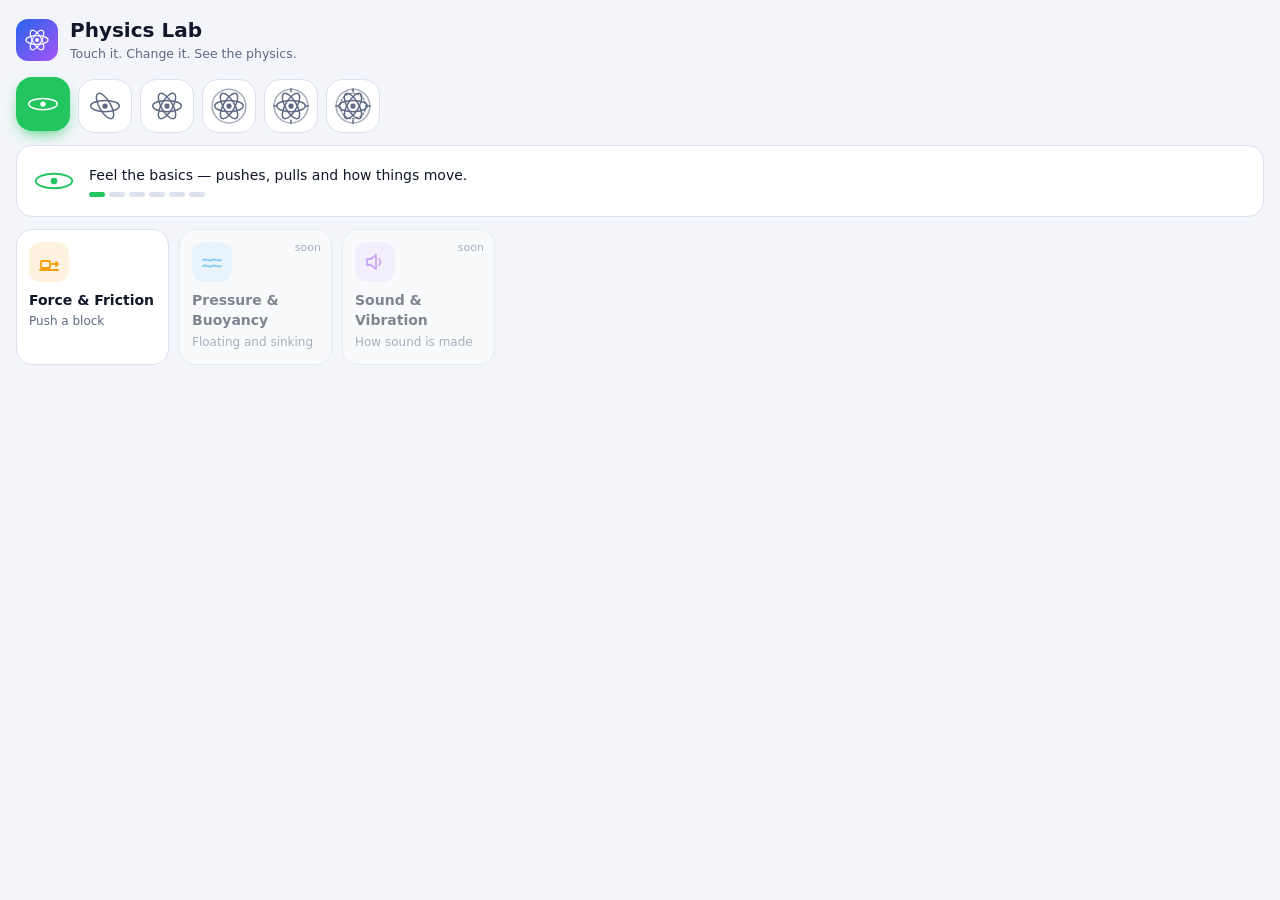
==== index.html @ 4cc5774e "Add files via upload" ====
<!DOCTYPE html>
<html lang="en"><head><meta charset="UTF-8">
<meta name="viewport" content="width=device-width, initial-scale=1, viewport-fit=cover">
<meta name="theme-color" content="#0a0e16"><meta name="description" content="Interactive 3D physics lab — from basics to advanced.">
<meta name="apple-mobile-web-app-capable" content="yes"><meta name="mobile-web-app-capable" content="yes"><meta name="apple-mobile-web-app-title" content="Physics Lab">
<title>Physics Lab</title><link rel="manifest" href="manifest.webmanifest">
<link rel="icon" href="icons/favicon-32.png" sizes="32x32"><link rel="icon" href="icons/icon.svg" type="image/svg+xml">
<link rel="apple-touch-icon" href="icons/apple-touch-icon.png"><link rel="stylesheet" href="app.css"></head>
<body>
<div class="top"><div class="brand" id="brand"></div><div><h1>Physics Lab</h1><p>Touch it. Change it. See the physics.</p></div></div>
<div class="tabs" id="tabs"></div><div class="lvhead" id="lvhead"></div><div id="grid"></div>
<script type="module">
import { LEVELS, levelIcon } from './modules.js';
const $ = id => document.getElementById(id);
$('brand').innerHTML = levelIcon(3);
let cur = +(localStorage.getItem('pl-level') || 0);
function draw() {
  $('tabs').innerHTML = LEVELS.map((l, i) => `<button class="tab ${i === cur ? 'on' : ''}" style="--c:${l.color};${i === cur ? 'background:' + l.color : ''}" data-i="${i}" aria-label="Level ${l.n}">${levelIcon(l.n)}</button>`).join('');
  const L = LEVELS[cur];
  $('lvhead').innerHTML = `<div class="ic" style="color:${L.color}">${levelIcon(L.n)}</div><div><p>${L.blurb}</p><div class="dots">${LEVELS.map((x, i) => `<i style="${i <= cur ? 'background:' + L.color : ''}"></i>`).join('')}</div></div>`;
  $('grid').innerHTML = L.modules.map(m => {
    const inner = `<div class="mi" style="background:${m.color}22;color:${m.color}"><svg viewBox="0 0 24 24">${m.icon}</svg></div><b>${m.label}</b><span>${m.sub}</span>`;
    return m.soon ? `<div class="card soon">${inner}</div>` : `<a class="card" href="${m.id}.html">${inner}</a>`;
  }).join('');
  document.querySelectorAll('.tab').forEach(b => b.onclick = () => { cur = +b.dataset.i; try { localStorage.setItem('pl-level', cur); } catch (e) {} draw(); });
}
draw();
if ('serviceWorker' in navigator) navigator.serviceWorker.register('sw.js');
</script></body></html>
---- app.css ----
:root{--bg:#f3f5fa;--card:#fff;--tx:#0f1729;--mu:#5d6982;--bd:#dbe1ee;--ac:#2563eb;--safe-t:env(safe-area-inset-top,0px);--safe-b:env(safe-area-inset-bottom,0px)}
@media(prefers-color-scheme:dark){:root{--bg:#0a0e16;--card:#131a28;--tx:#e8edf7;--mu:#8b97b1;--bd:#243049;--ac:#60a5fa}}
*{box-sizing:border-box;-webkit-tap-highlight-color:transparent}
body{margin:0;background:var(--bg);color:var(--tx);font:15px/1.45 system-ui,-apple-system,"Segoe UI",Roboto,sans-serif;padding-top:var(--safe-t);padding-bottom:var(--safe-b)}
button{font:inherit;color:inherit}
/* home */
.top{padding:16px 16px 4px;display:flex;align-items:center;gap:12px}
.brand{width:42px;height:42px;border-radius:12px;background:linear-gradient(135deg,#2563eb,#a855f7);color:#fff;display:grid;place-items:center}
.brand svg{width:28px}.top h1{margin:0;font-size:20px}.top p{margin:0;color:var(--mu);font-size:12.5px}
.tabs{display:flex;gap:8px;padding:12px 16px;overflow-x:auto;scrollbar-width:none}
.tab{flex:none;width:54px;height:54px;border-radius:16px;border:1.5px solid var(--bd);background:var(--card);padding:8px;color:var(--mu);transition:.2s}
.tab svg{width:100%;height:100%}
.tab.on{color:#fff;border-color:transparent;transform:translateY(-2px);box-shadow:0 6px 16px -6px var(--c)}
.lvhead{margin:0 16px;padding:12px 14px;border-radius:16px;display:flex;gap:12px;align-items:center;background:var(--card);border:1px solid var(--bd)}
.lvhead .ic{width:46px;height:46px;flex:none}.lvhead p{margin:0;font-size:14px}.dots{display:flex;gap:4px;margin-top:6px}.dots i{width:16px;height:5px;border-radius:3px;background:var(--bd)}
#grid{display:grid;grid-template-columns:repeat(auto-fill,minmax(150px,1fr));gap:10px;padding:12px 16px 24px;max-width:1000px}
.card{display:block;text-decoration:none;color:inherit;background:var(--card);border:1px solid var(--bd);border-radius:16px;padding:12px;position:relative;overflow:hidden}
.card .mi{width:40px;height:40px;border-radius:12px;display:grid;place-items:center;margin-bottom:8px}
.card .mi svg{width:24px;fill:none;stroke:currentColor;stroke-width:1.8;stroke-linecap:round;stroke-linejoin:round}
.card b{display:block;font-size:14px}.card span{font-size:12px;color:var(--mu)}
.card.soon{opacity:.5}.card.soon::after{content:"soon";position:absolute;top:10px;right:10px;font-size:11px;color:var(--mu)}
/* module */
.bar{display:flex;align-items:center;gap:10px;padding:10px 12px}
.bar a{width:38px;height:38px;display:grid;place-items:center;border:1px solid var(--bd);border-radius:12px;background:var(--card);text-decoration:none;color:var(--tx)}
.bar b{font-size:16px}
.wrap{max-width:900px;margin:auto;padding:0 12px 24px}
#cv{width:100%;height:min(50vh,420px);display:block;border-radius:16px;background:#0d1320;touch-action:none}
#ro{display:flex;flex-wrap:wrap;gap:8px;margin:10px 0}
#ro div{background:var(--card);border:1px solid var(--bd);border-radius:10px;padding:6px 10px;font-size:13px}#ro b{color:var(--ac)}
.ctl{background:var(--card);border:1px solid var(--bd);border-radius:16px;padding:8px 14px 14px}
.ctl label{display:flex;justify-content:space-between;font-size:13px;margin-top:10px}
.ctl input{width:100%;accent-color:var(--ac)}
.btn{margin-top:14px;border:0;background:var(--ac);color:#fff;border-radius:12px;padding:10px 18px;font-weight:600}
#note{margin-top:10px;background:var(--card);border-left:4px solid var(--ac);border-radius:10px;padding:10px 12px;font-size:14px}
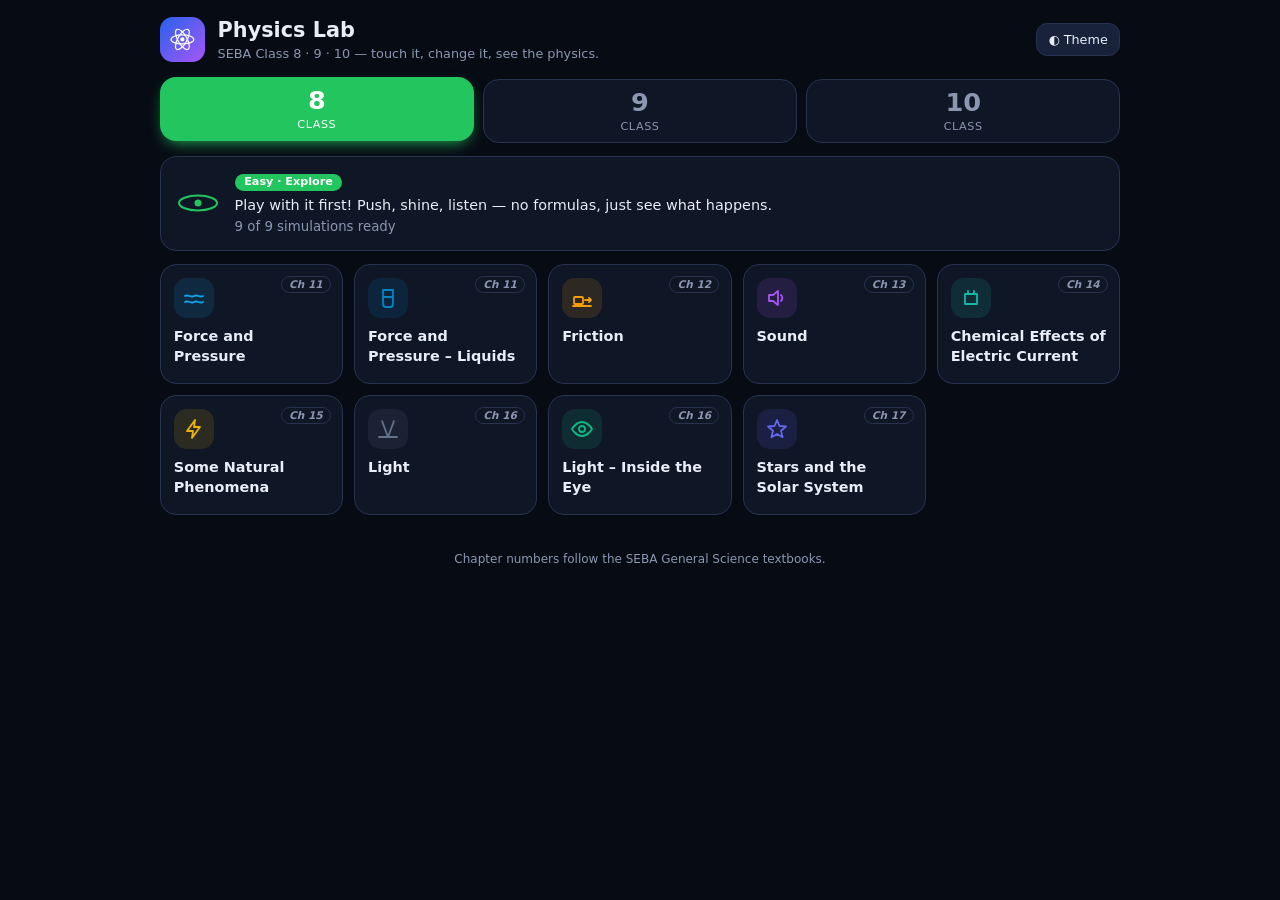
==== commit 7fbb977e: "Add files via upload" ====
--- a/index.html
+++ b/index.html
@@ -1,29 +1,33 @@
 <!DOCTYPE html>
-<html lang="en"><head><meta charset="UTF-8">
+<html lang="en" data-theme="dark"><head><meta charset="UTF-8">
 <meta name="viewport" content="width=device-width, initial-scale=1, viewport-fit=cover">
-<meta name="theme-color" content="#0a0e16"><meta name="description" content="Interactive 3D physics lab — from basics to advanced.">
+<meta name="theme-color" content="#070b14"><meta name="description" content="Interactive 3D physics lab for SEBA Class 8, 9 and 10.">
 <meta name="apple-mobile-web-app-capable" content="yes"><meta name="mobile-web-app-capable" content="yes"><meta name="apple-mobile-web-app-title" content="Physics Lab">
 <title>Physics Lab</title><link rel="manifest" href="manifest.webmanifest">
-<link rel="icon" href="icons/favicon-32.png" sizes="32x32"><link rel="icon" href="icons/icon.svg" type="image/svg+xml">
-<link rel="apple-touch-icon" href="icons/apple-touch-icon.png"><link rel="stylesheet" href="app.css"></head>
-<body>
-<div class="top"><div class="brand" id="brand"></div><div><h1>Physics Lab</h1><p>Touch it. Change it. See the physics.</p></div></div>
+<link rel="icon" href="icons/favicon-32.png" sizes="32x32"><link rel="icon" href="icons/icon.svg" type="image/svg+xml"><link rel="apple-touch-icon" href="icons/apple-touch-icon.png">
+<link rel="stylesheet" href="style.css"></head>
+<body class="home">
+<div class="top"><div class="brand" id="brand"></div><div><h1>Physics Lab</h1><p>SEBA Class 8 · 9 · 10 — touch it, change it, see the physics.</p></div><span class="spacer"></span><button id="theme">◐ Theme</button></div>
 <div class="tabs" id="tabs"></div><div class="lvhead" id="lvhead"></div><div id="grid"></div>
+<p class="foot">Chapter numbers follow the SEBA General Science textbooks.</p>
 <script type="module">
-import { LEVELS, levelIcon } from './modules.js';
-const $ = id => document.getElementById(id);
-$('brand').innerHTML = levelIcon(3);
-let cur = +(localStorage.getItem('pl-level') || 0);
+import { CLASSES, levelIcon } from './syllabus.js';
+const $ = id => document.getElementById(id), root = document.documentElement;
+const get = (k, d) => { try { return localStorage.getItem('pl.' + k) ?? d; } catch (e) { return d; } }, set = (k, v) => { try { localStorage.setItem('pl.' + k, v); } catch (e) {} };
+root.dataset.theme = JSON.parse(get('theme', '"dark"')); $('brand').innerHTML = levelIcon(3);
+$('theme').onclick = () => { root.dataset.theme = root.dataset.theme === 'light' ? 'dark' : 'light'; set('theme', JSON.stringify(root.dataset.theme)); };
+const q = +new URLSearchParams(location.search).get('c'); let cur = Math.max(0, CLASSES.findIndex(c => c.n === (q || +get('class', 8))));
 function draw() {
-  $('tabs').innerHTML = LEVELS.map((l, i) => `<button class="tab ${i === cur ? 'on' : ''}" style="--c:${l.color};${i === cur ? 'background:' + l.color : ''}" data-i="${i}" aria-label="Level ${l.n}">${levelIcon(l.n)}</button>`).join('');
-  const L = LEVELS[cur];
-  $('lvhead').innerHTML = `<div class="ic" style="color:${L.color}">${levelIcon(L.n)}</div><div><p>${L.blurb}</p><div class="dots">${LEVELS.map((x, i) => `<i style="${i <= cur ? 'background:' + L.color : ''}"></i>`).join('')}</div></div>`;
+  const L = CLASSES[cur], ready = L.modules.filter(m => !m.soon).length;
+  $('tabs').innerHTML = CLASSES.map((c, i) => `<button class="tab ${i === cur ? 'on' : ''}" style="--c:${c.color};${i === cur ? 'background:' + c.color : ''}" data-i="${i}" aria-label="Class ${c.n}"><b>${c.n}</b><small>Class</small></button>`).join('');
+  $('lvhead').innerHTML = `<div class="ic" style="color:${L.color}">${levelIcon(L.icon)}</div><div><em style="background:${L.color}">${L.tag}</em><p>${L.blurb}</p><small>${ready} of ${L.modules.length} simulations ready</small></div>`;
   $('grid').innerHTML = L.modules.map(m => {
-    const inner = `<div class="mi" style="background:${m.color}22;color:${m.color}"><svg viewBox="0 0 24 24">${m.icon}</svg></div><b>${m.label}</b><span>${m.sub}</span>`;
-    return m.soon ? `<div class="card soon">${inner}</div>` : `<a class="card" href="${m.id}.html">${inner}</a>`;
-  }).join('');
-  document.querySelectorAll('.tab').forEach(b => b.onclick = () => { cur = +b.dataset.i; try { localStorage.setItem('pl-level', cur); } catch (e) {} draw(); });
+    const inner = `<div class="mi" style="background:${m.color}22;color:${m.color}"><svg viewBox="0 0 24 24">${m.icon}</svg></div><b>${m.label}</b>${L.n === 8 && !m.soon ? '' : `<span>${L.n === 8 ? '' : m.sub}</span>`}${m.ch ? `<i class="ch">Ch ${m.ch}</i>` : ''}`;
+    return m.soon ? `<div class="card soon">${inner}</div>` : `<a class="card ${m.bonus ? 'bonus' : ''}" href="lab.html?sim=${m.id}">${inner}</a>`; }).join('');
+  document.querySelectorAll('.tab').forEach(b => b.onclick = () => { cur = +b.dataset.i; set('class', CLASSES[cur].n); draw(); });
 }
 draw();
-if ('serviceWorker' in navigator) navigator.serviceWorker.register('sw.js');
+// offline: register the service worker, then quietly fetch every ready simulation so the whole lab works without internet
+if ('serviceWorker' in navigator) navigator.serviceWorker.register('sw.js').then(() => navigator.serviceWorker.ready).then(() => {
+  fetch('lab.html'); CLASSES.forEach(c => c.modules.filter(m => !m.soon).forEach(m => fetch(`sims/${m.id}.js`))); }).catch(() => {});
 </script></body></html>
--- a/style.css
+++ b/style.css
@@ -0,0 +1,146 @@
+/* style.css — ALL styling. Colours are the variables at the top. The three screen layouts are the [data-mode=…] blocks:
+   portrait (phone) · landscape (phone) · desktop (tablet 721–1023px) · wide (smart board / desktop ≥1024px).            */
+:root{--bg:#070b14;--panel:#0f1626;--panel2:#18223a;--line:#27334f;--tx:#e8edf7;--mu:#8b97b1;--ac:#38bdf8;--ok:#34d399;--warn:#fbbf24;--crit:#f87171;--glass:rgba(15,22,38,.86);--tap:2.75rem;--hd:3.25rem;--rail:17.5rem;--mw:17.5rem}
+html[data-theme=light]{--bg:#eaf0fa;--panel:#ffffff;--panel2:#e4ebf8;--line:#c9d4ea;--tx:#0f1729;--mu:#566179;--glass:rgba(255,255,255,.9)}
+html{font-size:16px}html[data-board="1"]{font-size:20px;--rail:19rem;--mw:19rem}
+*{box-sizing:border-box;-webkit-tap-highlight-color:transparent}
+body{margin:0;height:100dvh;overflow:hidden;display:grid;background:var(--bg);color:var(--tx);font:1rem/1.4 system-ui,-apple-system,"Segoe UI",Roboto,sans-serif}
+button{font:inherit;color:inherit;cursor:pointer}
+/* header */
+#hd{grid-area:hd;display:flex;align-items:center;gap:.5rem;padding:env(safe-area-inset-top) .5rem 0;min-height:calc(var(--hd) + env(safe-area-inset-top));border-bottom:1px solid var(--line);background:var(--panel)}
+#hd a,#hd button{min-width:var(--tap);height:var(--tap);display:grid;place-items:center;border-radius:.7rem;border:1px solid var(--line);background:var(--panel2);color:var(--tx);text-decoration:none;font-size:1.1rem;padding:0}
+#hd button.on{background:var(--ac);color:#fff;border-color:var(--ac)}
+#ttl{flex:1;min-width:0;font-size:.95rem;line-height:1.15;display:-webkit-box;-webkit-line-clamp:2;-webkit-box-orient:vertical;overflow:hidden}
+#dot{width:.6rem;height:.6rem;border-radius:50%;background:var(--ok);flex:none}#dot.off{background:var(--warn)}
+#chip{font-size:.72rem;font-weight:700;color:#fff;background:var(--ac);border-radius:99px;padding:.15rem .6rem;white-space:nowrap}
+#chip .cd{display:none}
+[data-mode=portrait] #chip,[data-mode=landscape] #chip{background:transparent;color:var(--mu);padding:0}[data-mode=portrait] #chip .cl,[data-mode=landscape] #chip .cl{display:none}
+[data-mode=portrait] #chip .cd,[data-mode=landscape] #chip .cd{display:inline-block;width:.6rem;height:.6rem;border-radius:50%;background:var(--ac);margin-right:.3rem}
+/* stage */
+#stage{grid-area:stage;position:relative;min-height:0;min-width:0}
+#cv{position:absolute;inset:0;width:100%;height:100%;display:block;touch-action:none}
+#mon,#cap,#info{z-index:5}
+#cap{grid-area:stage;align-self:end;margin:.5rem;padding:.5rem .75rem;border-radius:.9rem;background:var(--glass);border:1px solid var(--line);font-size:.85rem;backdrop-filter:blur(8px);cursor:pointer;display:-webkit-box;-webkit-line-clamp:3;-webkit-box-orient:vertical;overflow:hidden}
+#cap.err{color:var(--crit)}
+/* monitor */
+#mon{grid-area:stage;align-self:start;margin:.4rem;border-radius:.9rem;background:var(--glass);border:1px solid var(--line);backdrop-filter:blur(8px);overflow:hidden}
+.mh{all:unset;box-sizing:border-box;width:100%;display:flex;flex-wrap:wrap;align-items:center;gap:.1rem .5rem;padding:.3rem .7rem;min-height:var(--tap);cursor:pointer}
+.ml{font-size:.66rem;letter-spacing:.09em;text-transform:uppercase;color:var(--mu);font-weight:700;flex:1 1 4.5rem;min-width:0;line-height:1.15;overflow-wrap:anywhere}
+.mv{flex:0 1 auto;min-width:0;max-width:100%;text-align:right;overflow-wrap:anywhere}.mv b.sm{font-size:.95rem}.mv b{font-size:1.35rem;color:var(--ac);font-family:ui-monospace,Menlo,monospace}.mv small{font-size:.75rem;color:var(--mu);margin-left:.2rem}
+.ms{flex:none;white-space:nowrap;font-size:.68rem;font-weight:700;border-radius:99px;padding:.1rem .55rem;background:var(--panel2);color:var(--mu)}.ms.on{background:rgba(52,211,153,.18);color:var(--ok)}.ms.warn{background:rgba(251,191,36,.18);color:var(--warn)}.ms.crit{background:rgba(248,113,113,.2);color:var(--crit)}
+.chev{margin-left:auto;font-style:normal;color:var(--tx);transition:transform .2s;display:grid;place-items:center;flex:none;width:2rem;height:2rem;font-size:1.3rem;border-radius:50%;background:var(--panel2)}#mon.open .chev{transform:rotate(180deg)}
+.mb{display:none;padding:0 .7rem .6rem}#mon.open .mb{display:block}
+.rows{margin:0}.rows div{display:flex;justify-content:space-between;gap:.5rem;padding:.22rem 0;border-top:1px solid var(--line);font-size:.8rem}
+.rows dt{color:var(--mu)}.rows dd{margin:0;font-family:ui-monospace,Menlo,monospace;font-weight:600}
+dd.ok{color:var(--ok)}dd.warn{color:var(--warn)}dd.crit{color:var(--crit)}dd.hi{color:var(--ac)}
+.gr{width:100%;height:9.5rem;display:block;margin-top:.5rem;border-radius:.6rem;background:var(--panel)}
+/* dock */
+#dock{grid-area:dock;position:relative;background:var(--panel);border-top:1px solid var(--line);min-height:0;min-width:0;overflow:hidden}
+.grab{height:1.25rem;display:grid;place-items:center;cursor:grab;touch-action:none}.grab i{width:2.6rem;height:.28rem;border-radius:9px;background:var(--line)}
+.dk{display:flex;gap:.5rem;padding:.2rem .6rem calc(.5rem + env(safe-area-inset-bottom));height:calc(100% - 1.25rem);min-height:0}
+.tp{display:flex;flex-direction:column;gap:.4rem;align-items:center;justify-content:center;padding:.4rem;border-radius:2rem;background:var(--panel2);border:1px solid var(--line);flex:none}
+.tp button{width:3rem;height:3rem;border-radius:50%;border:0;background:var(--ac);color:#fff;font-size:1.2rem}.tp #rst{width:var(--tap);height:var(--tap);background:transparent;color:var(--tx);border:1px solid var(--line)}
+.gl{display:inline-block;width:1.05em;height:1.05em;flex:none;background:currentColor}
+.gl.pz{background:linear-gradient(90deg,currentColor 0 34%,transparent 34% 66%,currentColor 66%);clip-path:inset(5% 8% round .12em)}
+.gl.pl{clip-path:polygon(18% 4%,96% 50%,18% 96%)}
+.tx{display:none}
+[data-cls="8"] .tp button{width:4.8rem;height:var(--tap);border-radius:1.4rem;display:flex;align-items:center;justify-content:center;gap:.3rem;font-size:.8rem;font-weight:700}[data-cls="8"] .tx{display:inline}
+[data-cls="8"] .tp #rst{width:4.8rem;font-weight:600}
+[data-mode=wide][data-dock=slim] .tx{display:none}[data-mode=wide][data-dock=slim][data-cls="8"] .tp button{width:var(--tap)}
+.axes{display:flex;gap:.35rem;min-width:0}.opts{flex:1;min-width:6.2rem;overflow:auto;display:flex;flex-direction:column;gap:.45rem}
+.axis{display:flex;flex-direction:column;align-items:center;gap:.25rem;width:3.7rem;min-height:0;outline:none}.axis:focus-visible .trk{outline:2px solid var(--ac)}
+.nm{font-size:.7rem;color:var(--mu);text-align:center;line-height:1.15}.axis .nm{max-height:2.4em;overflow:hidden}
+.trk{flex:1;min-height:3rem;width:var(--tap);position:relative;border-radius:1.2rem;background:var(--panel2);border:1px solid var(--line);touch-action:none;cursor:pointer}
+.fill{position:absolute;left:0;right:0;bottom:0;height:calc(var(--f) * 100%);border-radius:inherit;background:linear-gradient(0deg,var(--ac),color-mix(in srgb,var(--ac) 45%,transparent))}
+.thumb{position:absolute;left:50%;bottom:calc(var(--f) * 100%);width:2.3rem;height:1.3rem;transform:translate(-50%,50%);border-radius:.5rem;background:var(--tx);box-shadow:0 2px 6px rgba(0,0,0,.45)}
+[data-cls="8"] .thumb{width:2.6rem;height:1.6rem}
+.vl{font:600 .7rem/1.15 ui-monospace,Menlo,monospace;text-align:center;max-width:100%;max-height:2.4em;overflow:hidden;overflow-wrap:anywhere}
+.choice{display:flex;flex-direction:column;gap:.25rem}.seg{display:grid;grid-template-columns:repeat(auto-fill,minmax(min(100%,5.2rem),1fr));gap:.3rem}
+.seg button,.chip{min-height:var(--tap);min-width:var(--tap);padding:.2rem .5rem;border-radius:.7rem;border:1px solid var(--line);background:var(--panel2);font-size:.78rem;overflow-wrap:anywhere}
+.seg button.on{background:color-mix(in srgb,var(--ac) 30%,var(--panel2));border-color:var(--ac);font-weight:700}
+.chip{color:var(--ac);border-color:var(--ac);background:transparent;font-weight:600}
+.tgl{display:flex;align-items:center;gap:.5rem;min-height:var(--tap);border:1px solid var(--line);background:var(--panel2);border-radius:.7rem;padding:.2rem .6rem}.tgl .nm{color:var(--tx);font-size:.8rem}
+.sw{width:2.1rem;height:1.2rem;border-radius:1rem;background:var(--line);position:relative;flex:none}.sw::after{content:"";position:absolute;top:.15rem;left:.15rem;width:.9rem;height:.9rem;border-radius:50%;background:#fff;transition:left .15s}.tgl.on .sw{background:var(--ac)}.tgl.on .sw::after{left:1.05rem}
+/* info sheet / card, menu */
+#info{grid-area:stage;align-self:end;background:var(--glass);border:1px solid var(--line);backdrop-filter:blur(10px);display:flex;flex-direction:column;max-height:50vh;margin:.4rem;border-radius:1rem;overflow:hidden}#info[hidden]{display:none}
+.it{display:flex;gap:.3rem;padding:.4rem;border-bottom:1px solid var(--line);flex:none}.it button{border:0;background:transparent;min-height:var(--tap);padding:.35rem .7rem;border-radius:.6rem;font-size:.8rem;color:var(--mu)}.it button.on{background:var(--panel2);color:var(--tx);font-weight:700}.it .x{margin-left:auto;min-width:var(--tap);font-size:1.15rem}
+.ib{padding:.6rem .8rem;overflow:auto;font-size:.88rem}.ib ol,.ib ul{margin:0;padding-left:1.2rem}.ib li{margin:.35rem 0}.note{margin:0}
+.qz{margin-bottom:.8rem}.qz p{margin:.2rem 0}.qz button{display:block;width:100%;text-align:left;margin:.25rem 0;min-height:var(--tap);padding:.45rem .6rem;border-radius:.6rem;border:1px solid var(--line);background:var(--panel2)}
+.qz button.good{border-color:var(--ok);background:rgba(52,211,153,.18)}.qz button.bad{border-color:var(--crit);background:rgba(248,113,113,.18)}.why{font-size:.82rem;color:var(--mu)}.sc{color:var(--mu)}
+html[data-itab=now] #cap,[data-mode=portrait][data-itab] #cap,[data-mode=landscape][data-itab] #cap{display:none}
+.tp{touch-action:manipulation}
+#menu{position:fixed;top:calc(var(--hd) + env(safe-area-inset-top) + .2rem);right:.5rem;z-index:30;min-width:14rem;background:var(--panel);border:1px solid var(--line);border-radius:.9rem;padding:.3rem;box-shadow:0 10px 30px rgba(0,0,0,.4)}#menu[hidden]{display:none}
+#menu button{display:flex;align-items:center;justify-content:space-between;width:100%;min-height:var(--tap);border:0;background:transparent;padding:.4rem .7rem;border-radius:.6rem;font-size:.9rem}#menu button:hover{background:var(--panel2)}#menu b{color:var(--ac)}
+
+/* ── PHONE, portrait: model on top, number strip over it, control dock at the bottom (swipe the handle) ── */
+[data-mode=portrait] body{grid-template-rows:auto minmax(0,1fr) auto;grid-template-columns:minmax(0,1fr);grid-template-areas:"hd" "stage" "dock"}
+[data-mode=portrait] #dock[data-state=default]{height:27dvh;min-height:14rem}[data-mode=portrait] #dock[data-state=options]{height:34vh}[data-mode=portrait] #dock[data-state=slim]{height:calc(3.6rem + env(safe-area-inset-bottom))}
+[data-mode=portrait] #dock[data-state=slim] .axes,[data-mode=portrait] #dock[data-state=slim] .opts{display:none}
+[data-mode=portrait] #dock[data-state=slim] .tp{flex-direction:row;border-radius:2rem;margin:0 auto}
+[data-mode=portrait] #mon{max-height:30%;display:flex;flex-direction:column}[data-mode=portrait] .mh{flex:none}
+[data-mode=portrait] #mon.open .mb{display:flex;flex-direction:column;min-height:0;overflow:auto}
+[data-mode=portrait] .rows{display:flex;flex-wrap:wrap;gap:0 1rem}[data-mode=portrait] .rows div{border-top:0;gap:.4rem}
+[data-mode=portrait] .gr{height:auto;flex:0 1 6.5rem;min-height:3rem}
+[data-mode=portrait] .seg{grid-template-columns:repeat(auto-fill,minmax(min(100%,4.2rem),1fr))}[data-mode=portrait] .seg button{padding:.15rem .25rem;font-size:.74rem}
+[data-mode=portrait] .seg button,[data-mode=portrait] .tgl,[data-mode=portrait] .chip{min-height:2.5rem}[data-mode=portrait] .opts{gap:.35rem}[data-mode=portrait] .tgl{padding:.2rem .4rem;gap:.3rem}[data-mode=portrait] .tgl .nm{font-size:.72rem;min-width:0;line-height:1.1}[data-mode=portrait] .choice{gap:.15rem}[data-mode=portrait] .seg{gap:.25rem}[data-mode=portrait] .axis{width:3.4rem}
+[data-mode=portrait] #info{margin:0;border-radius:1rem 1rem 0 0;max-height:40dvh;border-width:1px 0 0}
+/* ── PHONE, landscape & SMART BOARD (wide): controls rail | model | monitor column ── */
+[data-mode=landscape] body,[data-mode=wide] body{grid-template-rows:auto minmax(0,1fr);grid-template-columns:var(--rail) minmax(0,1fr) var(--mw);grid-template-areas:"hd hd hd" "dock stage mon"}
+[data-mode=landscape]{--rail:11.5rem;--mw:11.5rem;--hd:3rem}[data-mode=landscape] #dock{--tap:2.5rem}[data-mode=landscape][data-cls="8"]{--rail:12rem}
+[data-mode=wide][data-dock=slim] body{grid-template-columns:3.6rem minmax(0,1fr) var(--mw)}
+[data-mode=landscape] #dock,[data-mode=wide] #dock{border-top:0;border-right:1px solid var(--line);overflow:auto}
+[data-mode=landscape] .dk,[data-mode=wide] .dk{flex-direction:column;height:auto;padding:.4rem .7rem 1rem;gap:.8rem;align-items:stretch}
+[data-mode=landscape] .dk{padding:.3rem .5rem .3rem;gap:.5rem}
+[data-mode=landscape] .tp,[data-mode=wide] .tp{flex-direction:row;align-self:center}
+[data-mode=landscape] .axes,[data-mode=wide] .axes{justify-content:space-around;height:min(46vh,19rem)}[data-mode=landscape] .axes{height:min(26vh,11rem);gap:.2rem}[data-mode=landscape] .axis{flex:1 1 0;width:auto;min-width:0}[data-mode=landscape] .axis .nm{font-size:.6rem;letter-spacing:-.01em}[data-mode=landscape] .vl{font-size:.66rem}.axes:empty{display:none}
+[data-mode=landscape] .opts,[data-mode=wide] .opts{overflow:visible;flex:none}[data-mode=landscape] .opts{gap:.3rem}[data-mode=landscape]:not([data-cls="8"]) .tp button{width:var(--tap);height:var(--tap)}
+[data-mode=landscape] .seg{grid-template-columns:repeat(auto-fill,minmax(3.3rem,1fr))}[data-mode=landscape] .seg button{padding:.15rem .2rem;font-size:.72rem}
+[data-mode=wide][data-dock=slim] #dock .axes,[data-mode=wide][data-dock=slim] #dock .opts{display:none}[data-mode=wide][data-dock=slim] .tp{flex-direction:column}
+[data-mode=landscape] .grab{display:none}[data-mode=wide] .grab{position:absolute;right:0;top:0;width:1.4rem;height:100%;z-index:2}[data-mode=wide] .grab i{width:.28rem;height:2.6rem}
+[data-mode=landscape] #mon,[data-mode=wide] #mon{grid-area:mon;margin:0;border-radius:0;border-width:0 0 0 1px;overflow:auto;align-self:stretch}
+[data-mode=landscape] .gr{height:6.5rem}[data-mode=landscape] .mb,[data-mode=wide] .mb{display:block}[data-mode=landscape] .chev,[data-mode=wide] .chev{display:none}
+[data-mode=wide] .mv b{font-size:2rem}[data-mode=wide] .mv b.sm{font-size:1.35rem}
+[data-mode=landscape] #info{max-height:62%;margin:.4rem;max-width:min(16rem,50%)}[data-mode=wide] #info{align-self:start;justify-self:start;width:min(26rem,48%);max-height:72%}
+/* ── TABLET (721–1023 px): bottom bar with horizontal sliders, number card top-right ── */
+[data-mode=desktop] body{grid-template-rows:auto minmax(0,1fr) auto;grid-template-columns:minmax(0,1fr);grid-template-areas:"hd" "stage" "dock"}
+[data-mode=desktop] #dock{height:auto}[data-mode=desktop] .grab{display:none}
+[data-mode=desktop] .dk{height:auto;flex-wrap:wrap;align-items:center;padding:.6rem .8rem calc(.6rem + env(safe-area-inset-bottom));gap:.7rem 1.2rem}
+[data-mode=desktop] .tp{flex-direction:row}[data-mode=desktop] .axes{flex-wrap:wrap;gap:.5rem 1.2rem;flex:1}[data-mode=desktop] .opts{flex-direction:row;flex-wrap:wrap;overflow:visible;flex:1 1 100%}
+[data-mode=desktop] .axis{flex-direction:row;width:21rem;gap:.6rem}[data-mode=desktop] .axis .nm{width:6rem;text-align:left;max-height:none}
+[data-mode=desktop] .trk{flex:1;width:auto;height:var(--tap);min-height:0}[data-mode=desktop] .fill{right:auto;top:0;bottom:0;height:auto;width:calc(var(--f) * 100%);background:linear-gradient(90deg,color-mix(in srgb,var(--ac) 45%,transparent),var(--ac))}
+[data-mode=desktop] .thumb{left:calc(var(--f) * 100%);bottom:50%;transform:translate(-50%,50%);width:1.3rem;height:2.2rem}[data-mode=desktop][data-cls="8"] .thumb{width:1.6rem;height:2.5rem}[data-mode=desktop] .vl{width:4.2rem}
+[data-mode=desktop] .seg{grid-template-columns:repeat(4,auto)}[data-mode=desktop] #mon{justify-self:end;width:17rem}[data-mode=desktop] .mb{display:block}[data-mode=desktop] .chev{display:none}
+[data-mode=desktop] #info{justify-self:start;align-self:start;width:24rem;max-height:70%}
+html[data-board="1"] .tp button{width:3.4rem;height:3.4rem}html[data-board="1"] #cap{font-size:1rem}html[data-board="1"] .ib{font-size:1rem}
+#hint{grid-area:stage;align-self:start;margin-top:.8rem;justify-self:center;z-index:6;pointer-events:none;padding:.5rem 1rem;border-radius:99px;background:var(--ac);color:#fff;font-weight:700;font-size:.95rem;box-shadow:0 6px 18px rgba(0,0,0,.35);text-align:center;max-width:90%}
+#hint.cheer{background:var(--ok);color:#04140c}
+[data-mode=portrait] #hint{margin-top:4.6rem}
+@keyframes pl-pulse{0%{box-shadow:0 0 0 0 var(--ac);transform:translate(-50%,50%) scale(1)}40%{box-shadow:0 0 0 .9rem transparent;transform:translate(-50%,50%) scale(1.25)}100%{box-shadow:0 0 0 0 transparent;transform:translate(-50%,50%) scale(1)}}
+@keyframes pl-pulse-seg{0%{box-shadow:0 0 0 0 var(--ac)}50%{box-shadow:0 0 0 .5rem transparent}100%{box-shadow:0 0 0 0 transparent}}
+.pulse .thumb{animation:pl-pulse 1.6s ease-out .5s 1}.pulse.choice .seg{border-radius:.8rem;animation:pl-pulse-seg 1.6s ease-out .5s 1}
+.ib li.done::after{content:" ✅"}
+@media (prefers-reduced-motion:reduce){*{transition:none!important;animation:none!important}}
+
+/* ── HOME PAGE (index.html) ── */
+body.home{display:block;height:auto;min-height:100dvh;overflow:auto;padding:env(safe-area-inset-top) 0 env(safe-area-inset-bottom)}
+.home .top{display:flex;align-items:center;gap:.8rem;padding:1rem 1rem .2rem;max-width:62rem;margin:auto}
+.home .brand{width:2.8rem;height:2.8rem;border-radius:.8rem;background:linear-gradient(135deg,#2563eb,#a855f7);color:#fff;display:grid;place-items:center}.home .brand svg{width:1.8rem}
+.home h1{margin:0;font-size:1.3rem}.home .top p{margin:0;color:var(--mu);font-size:.8rem}.home .top .spacer{flex:1}
+.home .top button{white-space:nowrap;border:1px solid var(--line);background:var(--panel2);border-radius:.7rem;padding:.4rem .7rem;font-size:.8rem}
+.home .tabs{display:grid;grid-template-columns:repeat(3,1fr);gap:.6rem;padding:.8rem 1rem;max-width:62rem;margin:auto}
+.home .tab{border-radius:1rem;border:1.5px solid var(--line);background:var(--panel);padding:.5rem .2rem;color:var(--mu);line-height:1.1}.home .tab b{display:block;font-size:1.6rem}.home .tab small{font-size:.7rem;letter-spacing:.05em;text-transform:uppercase}
+.home .tab.on{color:#fff;border-color:transparent;transform:translateY(-2px);box-shadow:0 6px 16px -6px var(--c)}
+.home .lvhead{margin:0 auto;padding:.8rem;border-radius:1rem;display:flex;gap:.8rem;align-items:center;background:var(--panel);border:1px solid var(--line);max-width:calc(62rem - 2rem);width:calc(100% - 2rem)}
+.home .lvhead .ic{width:3rem;height:3rem;flex:none}.home .lvhead p{margin:0;font-size:.9rem}.home .lvhead em{display:inline-block;font-style:normal;font-size:.7rem;font-weight:700;color:#fff;border-radius:99px;padding:.05rem .6rem;margin-bottom:.25rem}.home .lvhead small{color:var(--mu)}
+.home #grid{display:grid;grid-template-columns:repeat(auto-fill,minmax(10.5rem,1fr));gap:.7rem;padding:.8rem 1rem 1.5rem;max-width:62rem;margin:auto}
+.home .card{display:block;text-decoration:none;color:inherit;background:var(--panel);border:1px solid var(--line);border-radius:1rem;padding:.8rem;position:relative;min-height:7.5rem}
+.home .card .mi{width:2.5rem;height:2.5rem;border-radius:.8rem;display:grid;place-items:center;margin-bottom:.5rem}.home .card .mi svg{width:1.5rem;fill:none;stroke:currentColor;stroke-width:1.8;stroke-linecap:round;stroke-linejoin:round}
+.home .card b{display:block;font-size:.9rem}.home .card span{font-size:.75rem;color:var(--mu)}
+.home .card .ch{position:absolute;top:.7rem;right:.7rem;font-size:.66rem;font-weight:700;color:var(--mu);border:1px solid var(--line);border-radius:99px;padding:0 .45rem}
+.home .card.soon{opacity:.6;border-style:dashed}.home .card.bonus .ch{color:#f59e0b;border-color:#f59e0b}
+.home .foot{text-align:center;color:var(--mu);font-size:.75rem;padding:0 1rem 1.5rem}
+@media (hover:hover){.home a.card:hover{border-color:var(--ac)}}
+
+.home .card.soon span::after{content:" · soon";color:var(--mu)}
+
+[hidden]{display:none!important}
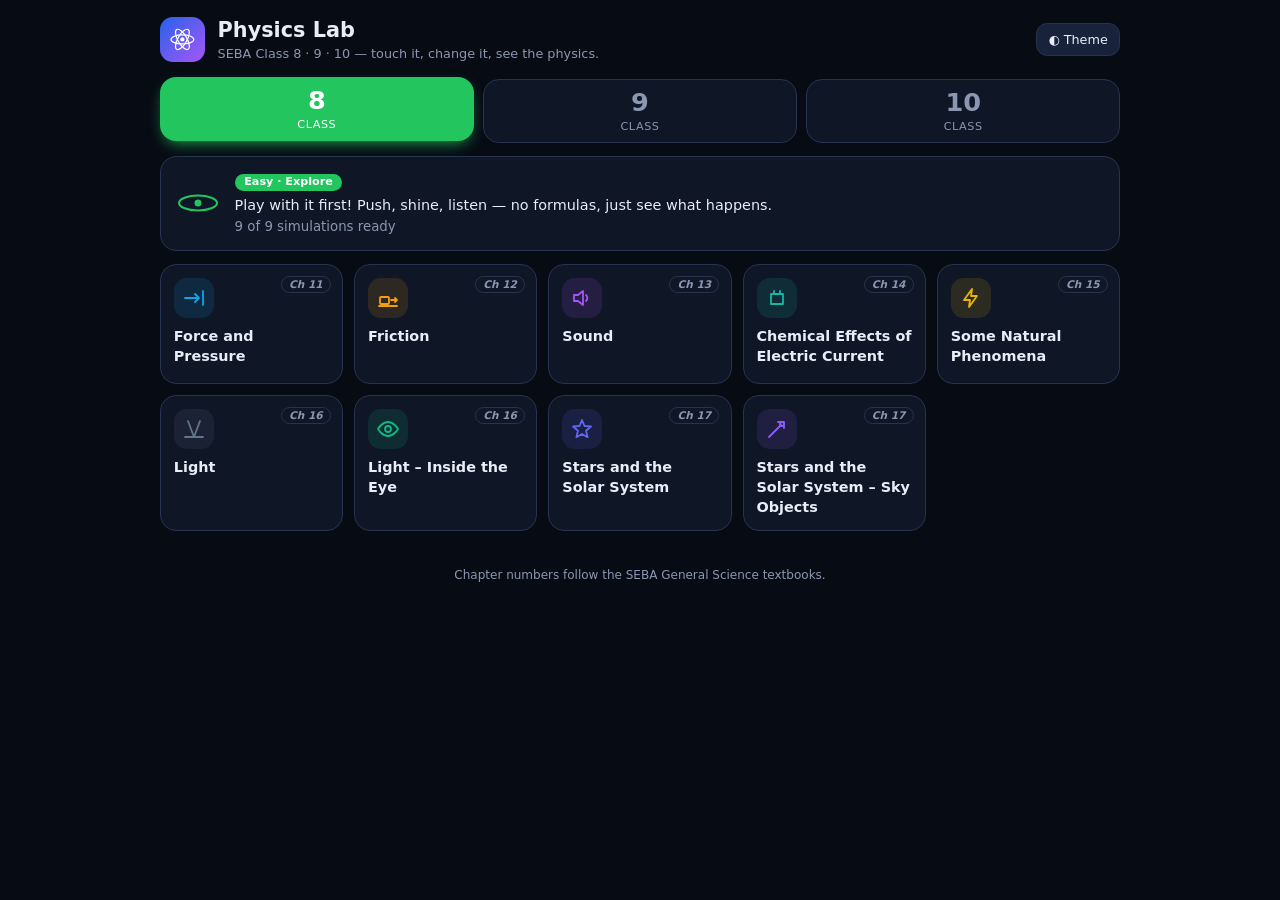
==== commit 9d483547: "Add files via upload" ====
--- a/index.html
+++ b/index.html
@@ -18,10 +18,10 @@
 $('theme').onclick = () => { root.dataset.theme = root.dataset.theme === 'light' ? 'dark' : 'light'; set('theme', JSON.stringify(root.dataset.theme)); };
 const q = +new URLSearchParams(location.search).get('c'); let cur = Math.max(0, CLASSES.findIndex(c => c.n === (q || +get('class', 8))));
 function draw() {
-  const L = CLASSES[cur], ready = L.modules.filter(m => !m.soon).length;
+  const L = CLASSES[cur], mods = L.modules.filter(m => !m.hidden), ready = mods.filter(m => !m.soon).length;
   $('tabs').innerHTML = CLASSES.map((c, i) => `<button class="tab ${i === cur ? 'on' : ''}" style="--c:${c.color};${i === cur ? 'background:' + c.color : ''}" data-i="${i}" aria-label="Class ${c.n}"><b>${c.n}</b><small>Class</small></button>`).join('');
-  $('lvhead').innerHTML = `<div class="ic" style="color:${L.color}">${levelIcon(L.icon)}</div><div><em style="background:${L.color}">${L.tag}</em><p>${L.blurb}</p><small>${ready} of ${L.modules.length} simulations ready</small></div>`;
-  $('grid').innerHTML = L.modules.map(m => {
+  $('lvhead').innerHTML = `<div class="ic" style="color:${L.color}">${levelIcon(L.icon)}</div><div><em style="background:${L.color}">${L.tag}</em><p>${L.blurb}</p><small>${ready} of ${mods.length} simulations ready</small></div>`;
+  $('grid').innerHTML = mods.map(m => {
     const inner = `<div class="mi" style="background:${m.color}22;color:${m.color}"><svg viewBox="0 0 24 24">${m.icon}</svg></div><b>${m.label}</b>${L.n === 8 && !m.soon ? '' : `<span>${L.n === 8 ? '' : m.sub}</span>`}${m.ch ? `<i class="ch">Ch ${m.ch}</i>` : ''}`;
     return m.soon ? `<div class="card soon">${inner}</div>` : `<a class="card ${m.bonus ? 'bonus' : ''}" href="lab.html?sim=${m.id}">${inner}</a>`; }).join('');
   document.querySelectorAll('.tab').forEach(b => b.onclick = () => { cur = +b.dataset.i; set('class', CLASSES[cur].n); draw(); });
--- a/style.css
+++ b/style.css
@@ -11,6 +11,8 @@
 #hd a,#hd button{min-width:var(--tap);height:var(--tap);display:grid;place-items:center;border-radius:.7rem;border:1px solid var(--line);background:var(--panel2);color:var(--tx);text-decoration:none;font-size:1.1rem;padding:0}
 #hd button.on{background:var(--ac);color:#fff;border-color:var(--ac)}
 #ttl{flex:1;min-width:0;font-size:.95rem;line-height:1.15;display:-webkit-box;-webkit-line-clamp:2;-webkit-box-orient:vertical;overflow:hidden}
+#ttl.ttabs{display:flex;gap:.3rem;overflow:visible;-webkit-line-clamp:unset}.ttabs button{flex:1 1 0;min-width:0!important;height:var(--tap);border:1px solid var(--mu)!important;background:var(--panel2);border-radius:.7rem;font-size:.82rem;font-weight:700;padding:0 .2rem!important;color:var(--tx)!important;display:grid;place-items:center}.ttabs button.on{background:var(--ac)!important;border-color:var(--ac)!important;color:#fff!important}
+[data-tabs][data-mode=portrait] #chip,[data-tabs][data-mode=portrait] #dot,[data-tabs][data-mode=landscape] #chip,[data-tabs][data-mode=landscape] #dot{display:none}
 #dot{width:.6rem;height:.6rem;border-radius:50%;background:var(--ok);flex:none}#dot.off{background:var(--warn)}
 #chip{font-size:.72rem;font-weight:700;color:#fff;background:var(--ac);border-radius:99px;padding:.15rem .6rem;white-space:nowrap}
 #chip .cd{display:none}
@@ -81,7 +83,7 @@
 [data-mode=portrait] #mon.open .mb{display:flex;flex-direction:column;min-height:0;overflow:auto}
 [data-mode=portrait] .rows{display:flex;flex-wrap:wrap;gap:0 1rem}[data-mode=portrait] .rows div{border-top:0;gap:.4rem}
 [data-mode=portrait] .gr{height:auto;flex:0 1 6.5rem;min-height:3rem}
-[data-mode=portrait] .seg{grid-template-columns:repeat(auto-fill,minmax(min(100%,4.2rem),1fr))}[data-mode=portrait] .seg button{padding:.15rem .25rem;font-size:.74rem}
+[data-mode=portrait] .seg{grid-template-columns:repeat(auto-fill,minmax(min(100%,3.5rem),1fr))}[data-mode=portrait] .seg button{padding:.15rem .25rem;font-size:.74rem}
 [data-mode=portrait] .seg button,[data-mode=portrait] .tgl,[data-mode=portrait] .chip{min-height:2.5rem}[data-mode=portrait] .opts{gap:.35rem}[data-mode=portrait] .tgl{padding:.2rem .4rem;gap:.3rem}[data-mode=portrait] .tgl .nm{font-size:.72rem;min-width:0;line-height:1.1}[data-mode=portrait] .choice{gap:.15rem}[data-mode=portrait] .seg{gap:.25rem}[data-mode=portrait] .axis{width:3.4rem}
 [data-mode=portrait] #info{margin:0;border-radius:1rem 1rem 0 0;max-height:40dvh;border-width:1px 0 0}
 /* ── PHONE, landscape & SMART BOARD (wide): controls rail | model | monitor column ── */
